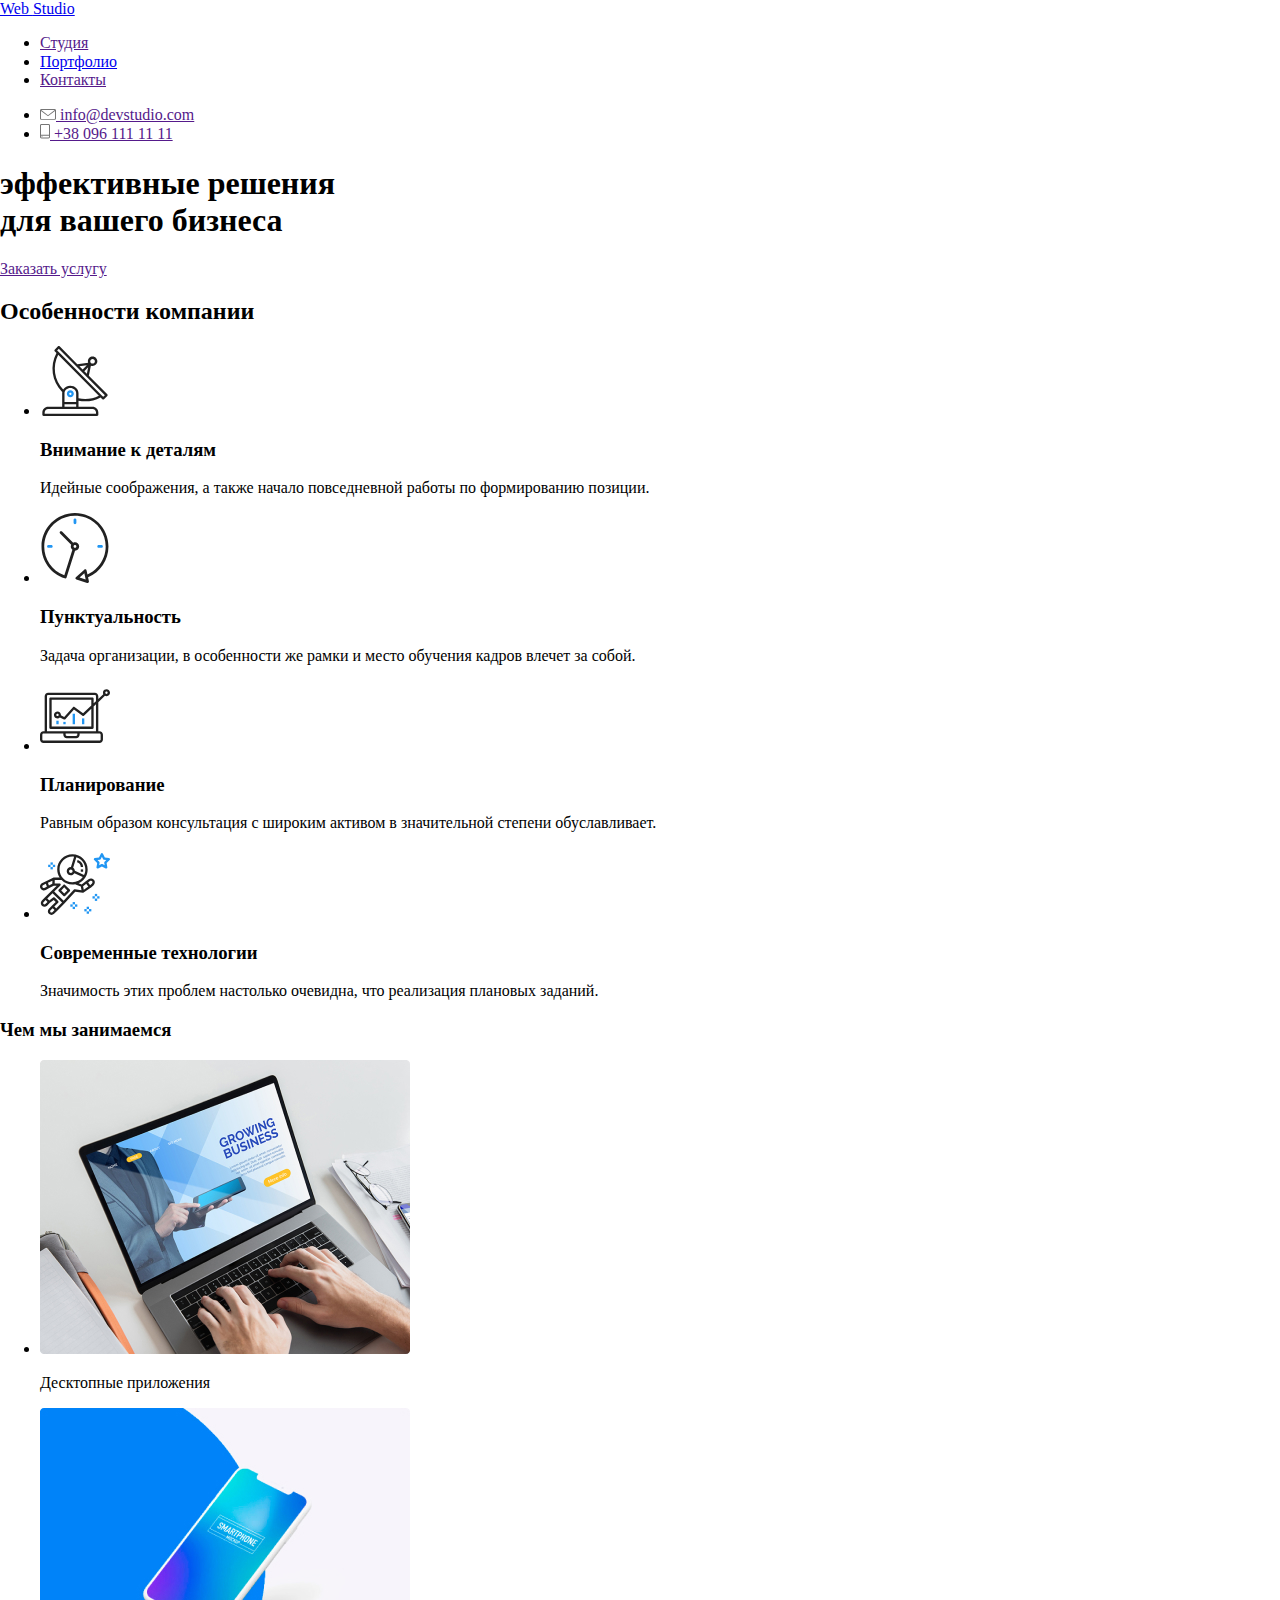
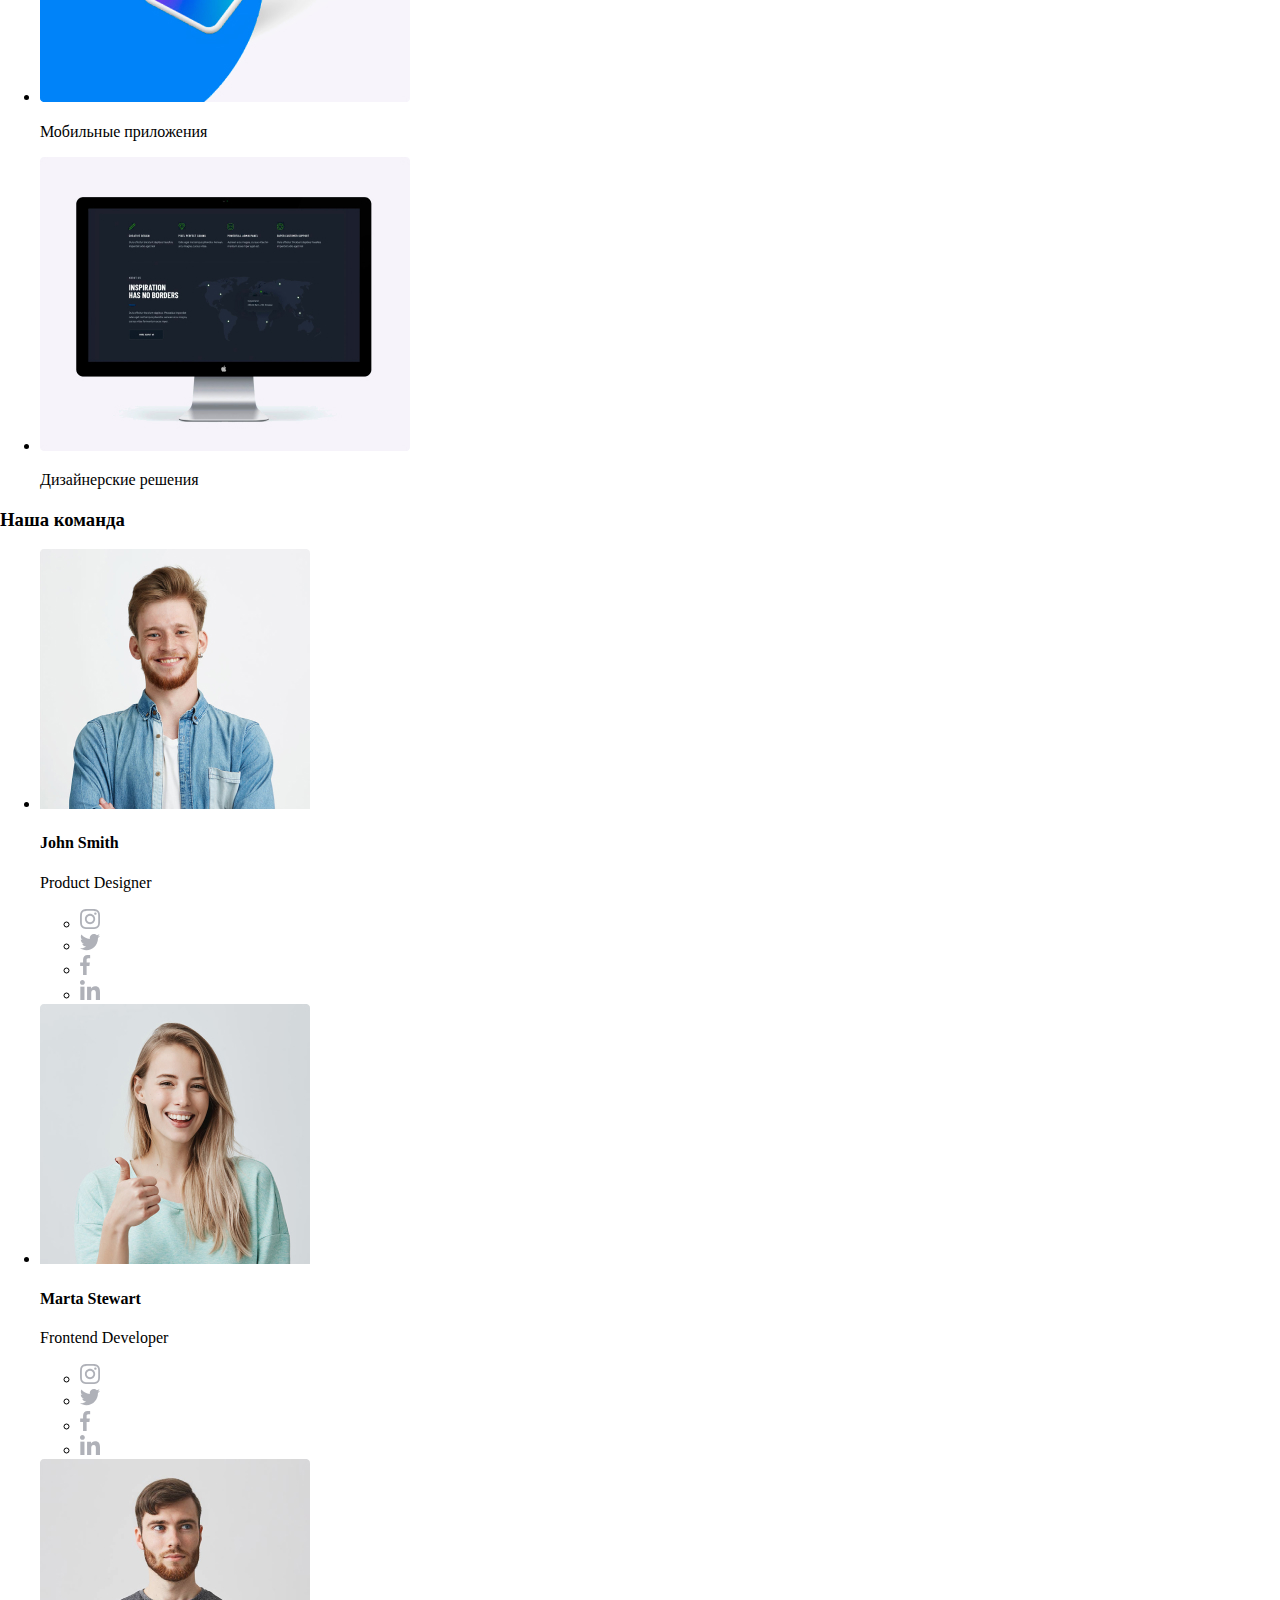
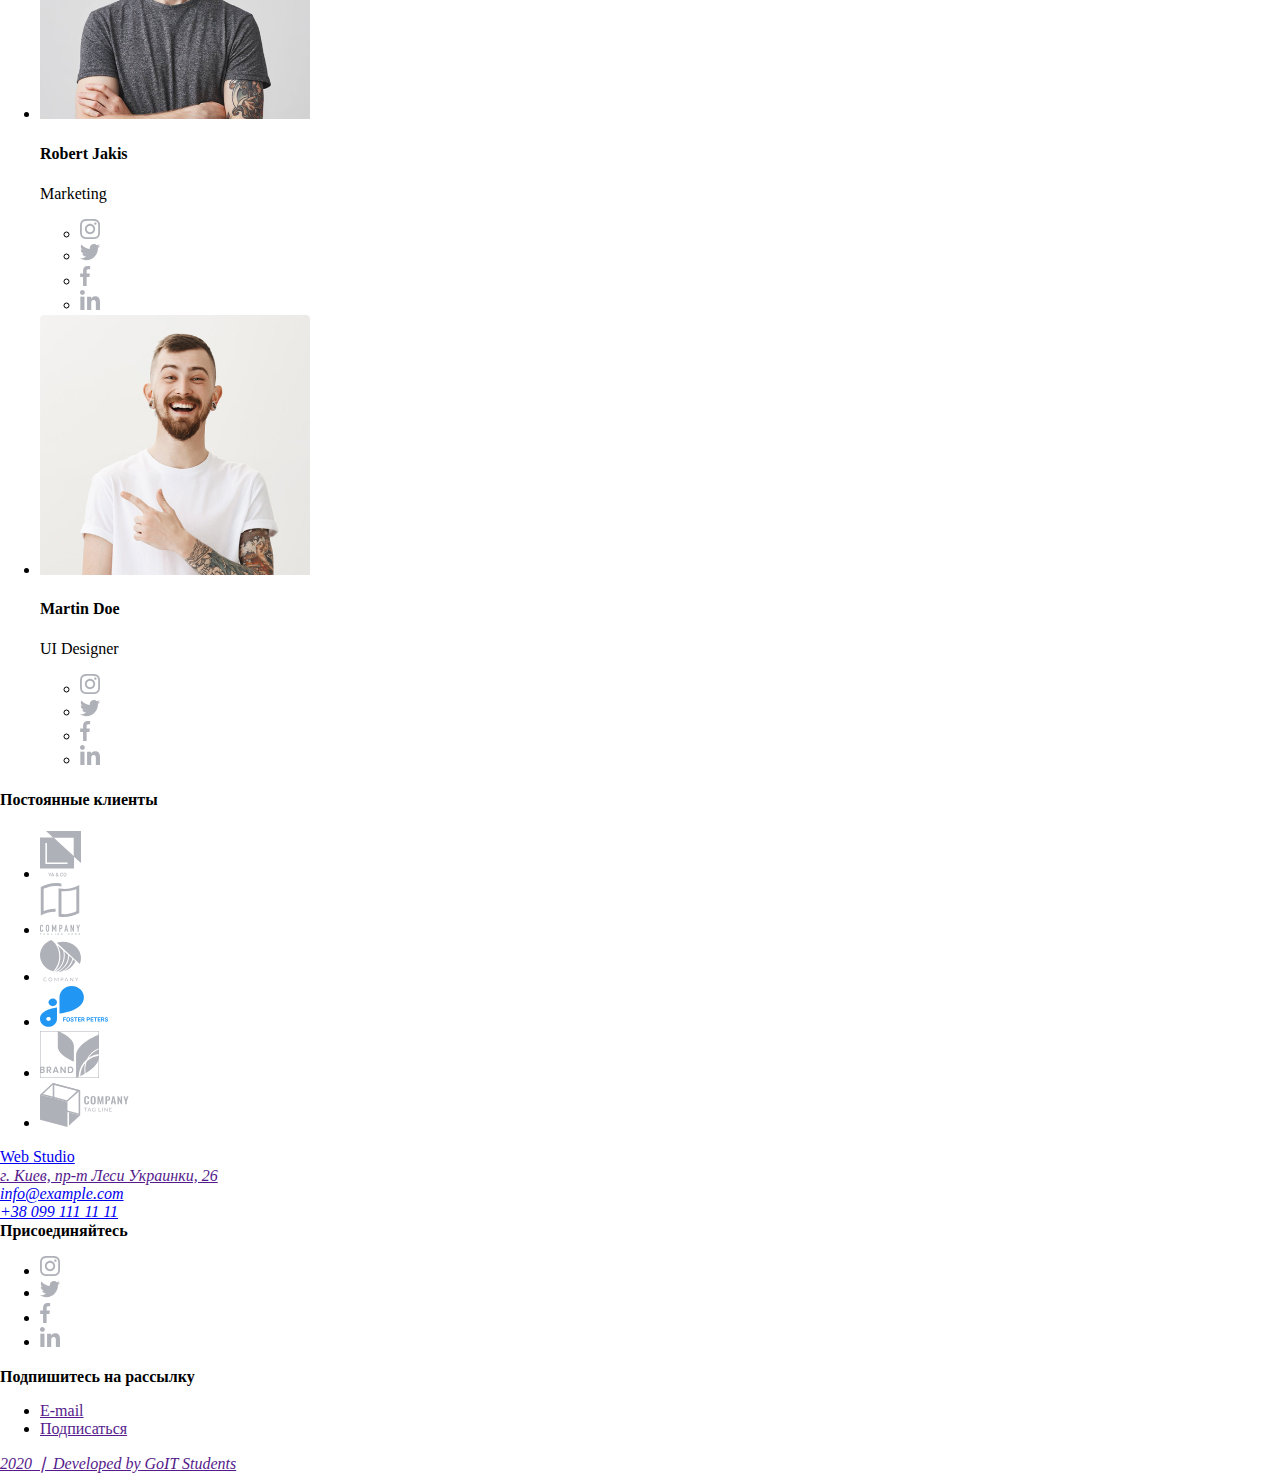
==== index.html @ 905ec566 "разметка классами основная страница" ====
<!DOCTYPE html>
<html lang="ru">
  <head>
    <meta charset="UTF-8" />
    <meta name="viewport" content="width=device-width, initial-scale=1.0" />
    <title>Web_studio</title>
    <link
      href="https://fonts.googleapis.com/css2?family=Raleway:wght@700&family=Roboto:wght@400;500;700;900&display=swap"
      rel="stylesheet"
    />
    <link rel="stylesheet" type="text/css" href="css/normalize.css" />
    <link rel="stylesheet" href="./css/styles.css" />
  </head>
  <body class="page">
    <!-- Шапка сайта -->
    <header>
      <div class="container main-flex">
        <nav class="nav-flex">
          <div class="logo-color">
            <a href="./index.html" class="logo"
              ><span class="logo-title"> Web </span> Studio
            </a>
          </div>
          <ul class="site-nav list">
            <li class="item"><a href="" class="link current">Студия</a></li>
            <li class="item">
              <a href="./portfolio.html" class="link">Портфолио</a>
            </li>
            <li class="item"><a href="" class="link">Контакты</a></li>
          </ul>
        </nav>
        <ul class="aside list">
          <li class="item">
            <a href="" class="link"
              ><img src="./image/email.svg" alt="Конверт" />
              info@devstudio.com</a
            >
          </li>
          <li class="item">
            <a href="" class="link"
              ><img src="./image/smartphone.svg" alt="Телефон" /> +38 096 111 11
              11</a
            >
          </li>
        </ul>
      </div>
    </header>
    <main>
      <!--Главный сектор-->
      <div>
        <section class="hero">
          <h1 class="hero-title">
            эффективные решения <br />для вашего бизнеса
          </h1>
          <a href="" class="button primary">Заказать услугу</a>
        </section>
      </div>
      <!-- Особенности компании-->
      <section class="section">
        <div class="container">
          <h2 class="section-title visually-hidden">Особенности компании</h2>
          <ul class="features list">
            <li class="item">
              <a href="" class="item-icon"
                ><img src="./image/antenna.svg" class="icon" alt="Антенна"
              /></a>
              <h3 class="title">Внимание к деталям</h3>
              <p class="text">
                Идейные соображения, а также начало повседневной работы по
                формированию позиции.
              </p>
            </li>
            <li class="item">
              <a href=""
                ><img src="./image/Сlock.svg" class="icon" alt="Часы"
              /></a>
              <h3 class="title">Пунктуальность</h3>
              <p class="text">
                Задача организации, в особенности же рамки и место обучения
                кадров влечет за собой.
              </p>
            </li>
            <li class="item">
              <a href=""
                ><img src="./image/diagram.svg" class="icon" alt="Диаграмма"
              /></a>
              <h3 class="title">Планирование</h3>
              <p class="text">
                Равным образом консультация с широким активом в значительной
                степени обуславливает.
              </p>
            </li>
            <li class="item">
              <a href=""
                ><img src="./image/astronaut.svg" class="icon" alt="Космонавт"
              /></a>
              <h3 class="title">Современные технологии</h3>
              <p class="text">
                Значимость этих проблем настолько очевидна, что реализация
                плановых заданий.
              </p>
            </li>
          </ul>
        </div>
      </section>
      <!--Чем занимается компания-->
      <section class="box">
        <div class="container">
          <h3 class="title">Чем мы занимаемся</h3>
          <ul class="box-img list">
            <li class="item">
              <a href="" class="box-img img"
                ><img
                  src="./image/img.jpg"
                  alt="Компьютер"
                  width="370"
                  height="294"
              /></a>

              <p class="text">Десктопные приложения</p>
            </li>
            <li class="item">
              <a href="" class="box-img img"
                ><img
                  src="./image/phone.jpg"
                  alt="Смартфон"
                  width="370"
                  height="294"
              /></a>

              <p class="text">Мобильные приложения</p>
            </li>
            <li class="item">
              <a href="" class="box-img img"
                ><img
                  src="./image/monitor.jpg"
                  alt="Монитор"
                  width="370"
                  height="294"
              /></a>
              <p class="text">Дизайнерские решения</p>
            </li>
          </ul>
        </div>
      </section>
      <!--Команда-->
      <section class="section-team">
        <div class="container team">
          <h3 class="title">Наша команда</h3>
          <ul class="teams list">
            <li class="item color">
              <a href="" class="team-img"
                ><img
                  src="./image/foto/John.jpg"
                  alt="Фото John Smith"
                  width="270"
                  height="260"
              /></a>
              <h4 class="subject">John Smith</h4>
              <p class="subtitle">Product Designer</p>
              <ul class="social-nav list">
                <li class="item">
                  <a href="https://www.instagram.com/"
                    ><img
                      src="./image/social_link/instagram.svg"
                      class="socials"
                      alt="Инстаграм"
                  /></a>
                </li>
                <li class="item">
                  <a href="https://twitter.com/" class="social-icon"
                    ><img
                      src="./image/social_link/twitter.svg"
                      class="socials"
                      alt="Твиттер"
                  /></a>
                </li>
                <li class="item">
                  <a href="https://www.facebook.com/"
                    ><img
                      src="./image/social_link/facebook.svg"
                      class="socials"
                      alt="Фейсбук"
                  /></a>
                </li>
                <li class="item">
                  <a href="https://ua.linkedin.com/"
                    ><img
                      src="./image/social_link/linkedin.svg"
                      class="socials"
                      alt="Линкедин"
                  /></a>
                </li>
              </ul>
            </li>
            <li class="item color">
              <a href="" class="team-img"
                ><img
                  src="./image/foto/Marta.jpg"
                  alt="Фото Marta Stewart"
                  width="270"
                  height="260"
              /></a>
              <h4 class="subject">Marta Stewart</h4>
              <p class="subtitle">Frontend Developer</p>
              <ul class="social-nav list">
                <li class="item">
                  <a href="https://www.instagram.com/"
                    ><img
                      src="./image/social_link/instagram.svg"
                      class="socials"
                      alt="Инстаграм"
                  /></a>
                </li>
                <li class="item">
                  <a href="https://twitter.com/"
                    ><img
                      src="./image/social_link/twitter.svg"
                      class="socials"
                      alt="Твиттер"
                  /></a>
                </li>
                <li class="item">
                  <a href="https://www.facebook.com/"
                    ><img
                      src="./image/social_link/facebook.svg"
                      class="socials"
                      alt="Фейсбук"
                  /></a>
                </li>
                <li class="item">
                  <a href="https://ua.linkedin.com/"
                    ><img
                      src="./image/social_link/linkedin.svg"
                      class="socials"
                      alt="Линкедин"
                  /></a>
                </li>
              </ul>
            </li>
            <li class="item color">
              <a href="" class="team-img"
                ><img
                  src="./image/foto/Robert.jpg"
                  alt="Фото Robert Jakis"
                  width="270"
                  height="260"
              /></a>
              <h4 class="subject">Robert Jakis</h4>
              <p class="subtitle">Marketing</p>
              <ul class="social-nav list">
                <li class="item">
                  <a href="https://www.instagram.com/"
                    ><img
                      src="./image/social_link/instagram.svg"
                      class="socials"
                      alt="Инстаграм"
                  /></a>
                </li>
                <li class="item">
                  <a href="https://twitter.com/"
                    ><img
                      src="./image/social_link/twitter.svg"
                      class="socials"
                      alt="Твиттер"
                  /></a>
                </li>
                <li class="item">
                  <a href="https://www.facebook.com/"
                    ><img
                      src="./image/social_link/facebook.svg"
                      class="socials"
                      alt="Фейсбук"
                  /></a>
                </li>
                <li class="item">
                  <a href="https://ua.linkedin.com/"
                    ><img
                      src="./image/social_link/linkedin.svg"
                      class="socials"
                      alt="Линкедин"
                  /></a>
                </li>
              </ul>
            </li>
            <li class="item color">
              <a href="" class="team-img"
                ><img
                  src="./image/foto/Mantin.jpg"
                  alt="Фото Martin Doe"
                  width="270"
                  height="260"
              /></a>
              <h4 class="subject">Martin Doe</h4>
              <p class="subtitle">UI Designer</p>
              <ul class="social-nav list">
                <li class="item">
                  <a href="https://www.instagram.com/"
                    ><img
                      src="./image/social_link/instagram.svg"
                      class="socials"
                      alt="Инстаграм"
                  /></a>
                </li>
                <li class="item">
                  <a href="https://twitter.com/"
                    ><img
                      src="./image/social_link/twitter.svg"
                      class="socials"
                      alt="Твиттер"
                  /></a>
                </li>
                <li class="item">
                  <a href="https://www.facebook.com/"
                    ><img
                      src="./image/social_link/facebook.svg"
                      class="socials"
                      alt="Фейсбук"
                  /></a>
                </li>
                <li class="item">
                  <a href="https://ua.linkedin.com/"
                    ><img
                      src="./image/social_link/linkedin.svg"
                      class="socials"
                      alt="Линкедин"
                  /></a>
                </li>
              </ul>
            </li>
          </ul>
        </div>
      </section>
      <!--Клиенты-->
      <section class="section-client">
        <div class="container client">
          <h4 class="title">Постоянные клиенты</h4>
          <ul class="link list">
            <li class="item">
              <a href="" class="link-icon"
                ><img src="./image/clients/client1.svg" alt="Логотип"
              /></a>
            </li>
            <li class="item">
              <a href="" class="link-icon"
                ><img src="./image/clients/client2.svg" alt="Логотип"
              /></a>
            </li>
            <li class="item">
              <a href="" class="link-icon"
                ><img src="./image/clients/client3.svg" alt="Логотип"
              /></a>
            </li>
            <li class="item">
              <a href="" class="link-icon"
                ><img src="./image/clients/client4.svg" alt="Логотип"
              /></a>
            </li>
            <li class="item">
              <a href="" class="link-icon"
                ><img src="./image/clients/client5.svg" alt="Логотип"
              /></a>
            </li>
            <li class="item">
              <a href="" class="link-icon"
                ><img src="./image/clients/client6.svg" alt="Логотип YA & CO"
              /></a>
            </li>
          </ul>
        </div>
      </section>
    </main>
    <footer>
      <!--Адрес компании-->
      <div class="container-footer">
        <div class="flex-footer">
          <div class="logo">
            <a href="./index.html" class="logo-caption"
              ><span class="logo-title"> Web </span> Studio
            </a>
            <address class="footer-address">
              <a href="" class="address-text"
                >г. Киев, пр-т Леси Украинки, 26</a
              >
              <br />
              <a href="mailto:info@example.com" class="address-mobile"
                >info@example.com
              </a>
              <br />
              <a href="tel:+380991111111" class="address-mobile"
                >+38 099 111 11 11</a
              >
            </address>
          </div>
          <!--Соцсети-->
          <div class="socfooter">
            <b class="socials-title">Присоединяйтесь</b>
            <ul class="social-but list">
              <li class="item">
                <a href="https://www.instagram.com/"
                  ><img
                    src="./image/social_link/instagram.svg"
                    class="socials"
                    alt="Инстаграм"
                /></a>
              </li>
              <li class="item">
                <a href="https://twitter.com/"
                  ><img
                    src="./image/social_link/twitter.svg"
                    class="socials"
                    alt="Твиттер"
                /></a>
              </li>
              <li class="item">
                <a href="https://www.facebook.com/"
                  ><img
                    src="./image/social_link/facebook.svg"
                    class="socials"
                    alt="Фейсбук"
                /></a>
              </li>
              <li class="item">
                <a href="https://ua.linkedin.com/"
                  ><img
                    src="./image/social_link/linkedin.svg"
                    class="socials"
                    alt="Линкедин"
                /></a>
              </li>
            </ul>
          </div>
          <!--Формы-->
          <div class="forms">
            <b class="form-title">Подпишитесь на рассылку</b>
            <ul class="forms-button list">
              <li class="item">
                <a href="" class="button-secondary">E-mail</a>
              </li>
              <li class="item">
                <a href="" class="button-primary">Подписаться</a>
              </li>
            </ul>
          </div>
        </div>
      </div>
      <!--Создатель сайта-->
      <address class="copyright">
        <a href="" class="author">2020 &#10072; Developed by GoIT Students</a>
      </address>
    </footer>
  </body>
</html>
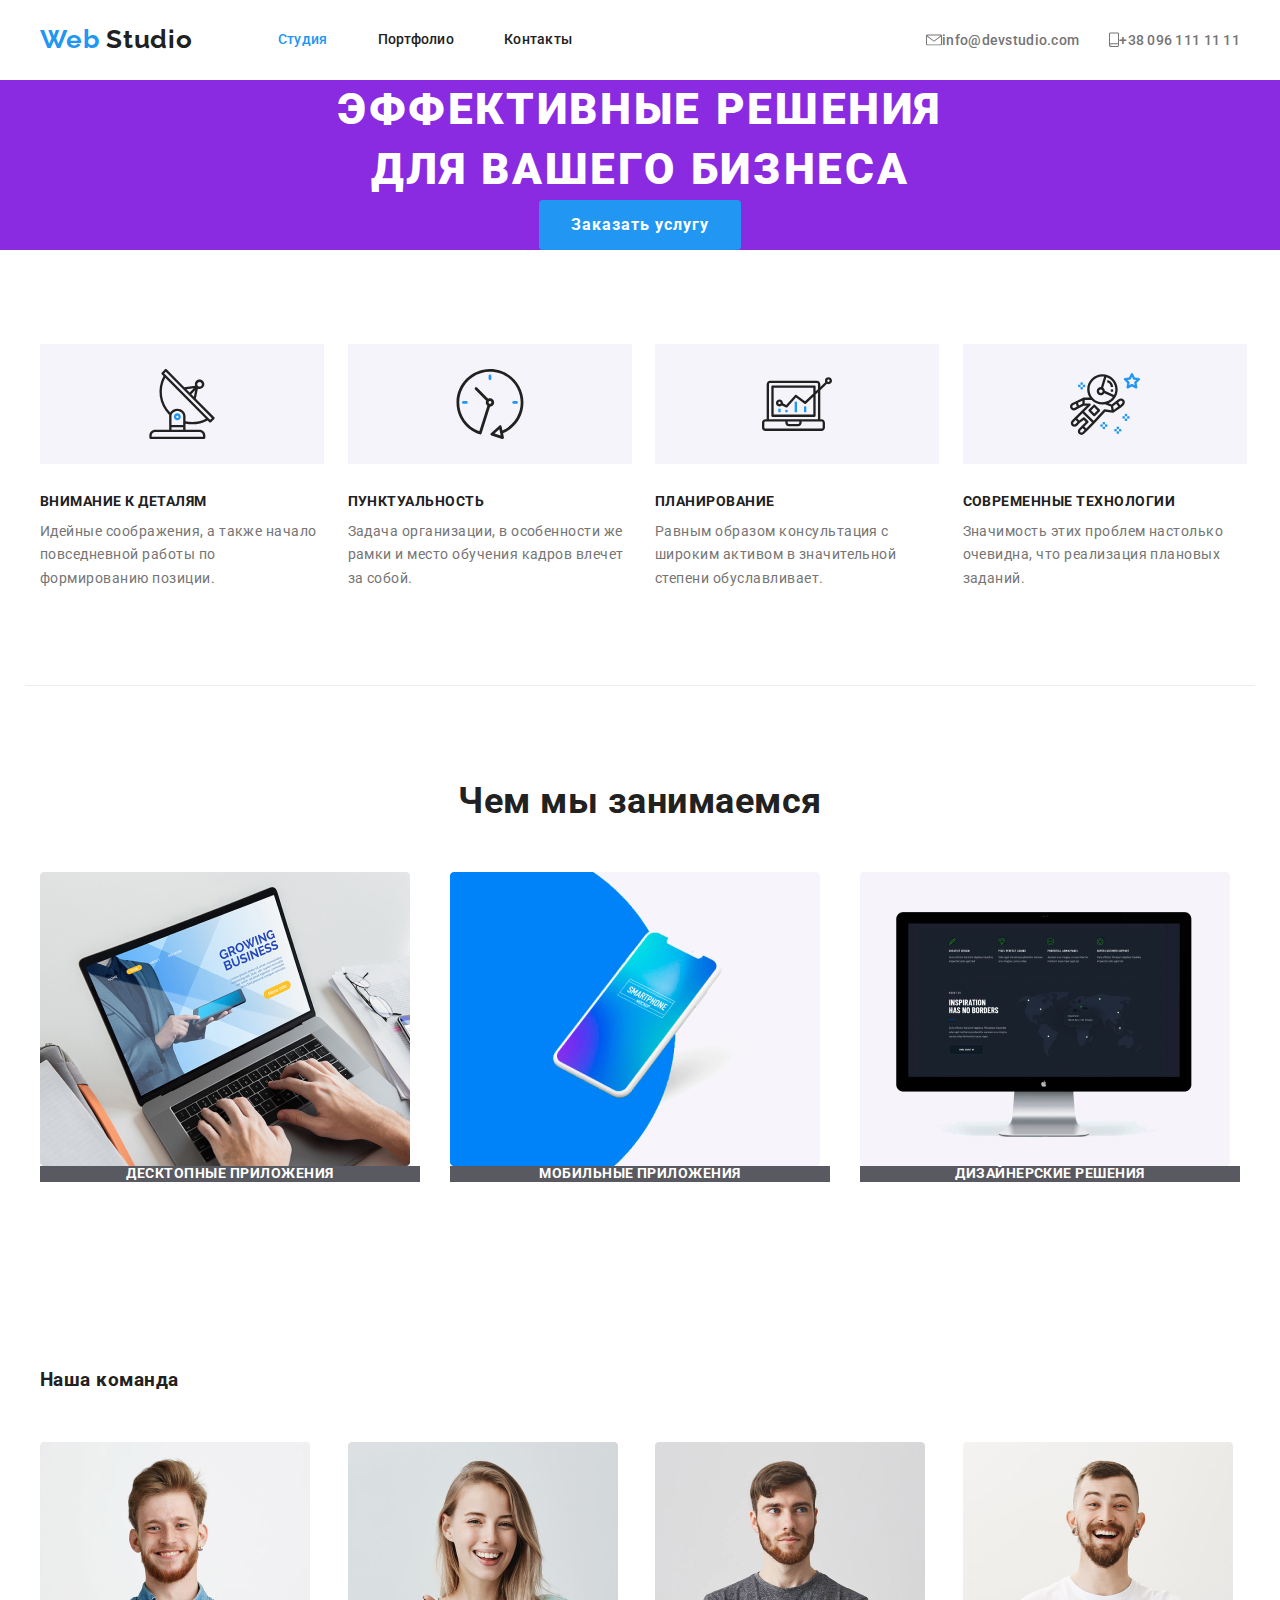
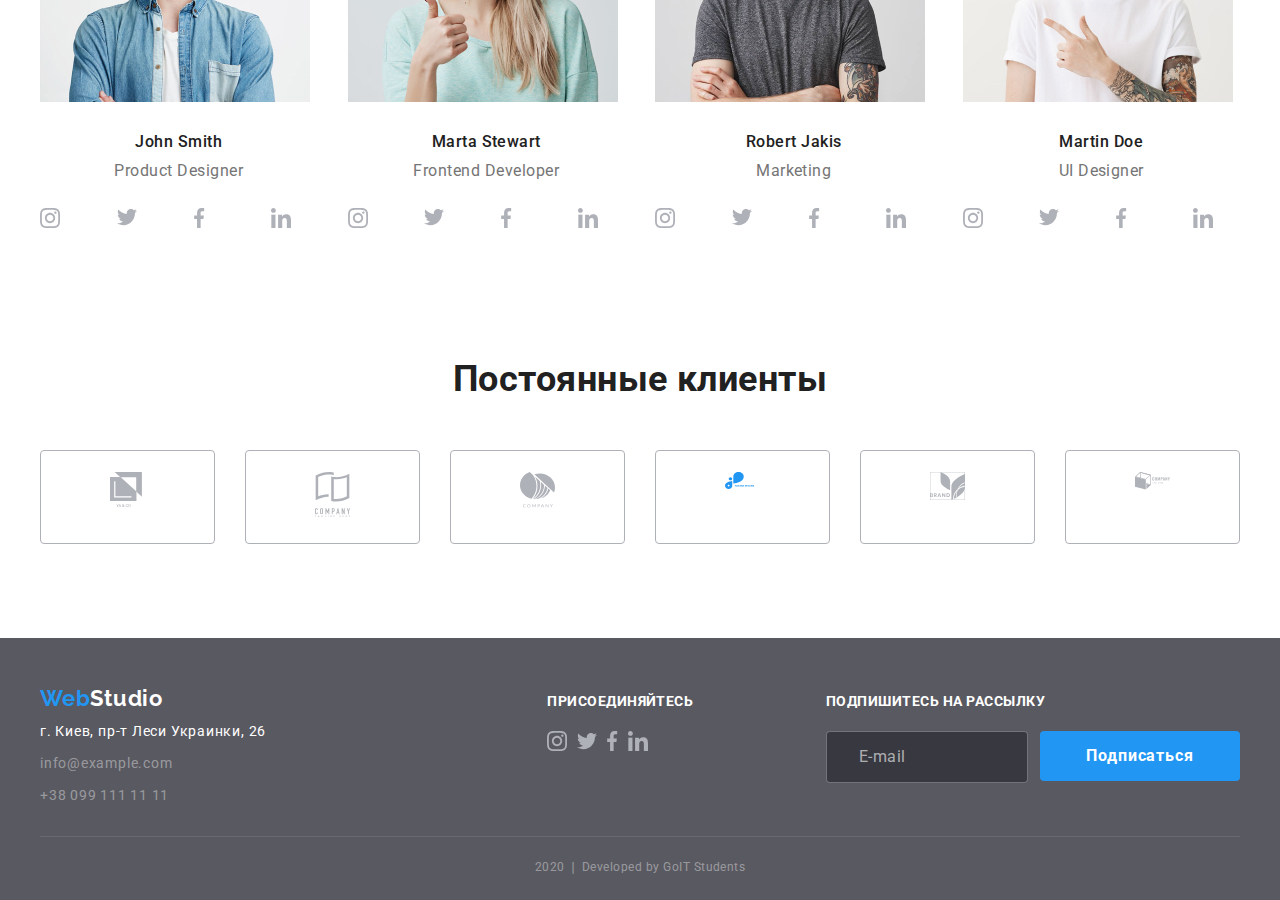
==== commit 43725024: "исправление ошибок" ====
--- a/index.html
+++ b/index.html
@@ -57,7 +57,7 @@
       </div>
       <!-- Особенности компании-->
       <section class="section">
-        <div class="container">
+        <div class="feature_bottom container">
           <h2 class="section-title visually-hidden">Особенности компании</h2>
           <ul class="features list">
             <li class="item">
@@ -149,10 +149,11 @@
           <h3 class="title">Наша команда</h3>
           <ul class="teams list">
             <li class="item color">
-              <a href="" class="team-img"
+              <a href=""
                 ><img
                   src="./image/foto/John.jpg"
                   alt="Фото John Smith"
+                  class="team-img"
                   width="270"
                   height="260"
               /></a>
@@ -194,10 +195,11 @@
               </ul>
             </li>
             <li class="item color">
-              <a href="" class="team-img"
+              <a href=""
                 ><img
                   src="./image/foto/Marta.jpg"
                   alt="Фото Marta Stewart"
+                  class="team-img"
                   width="270"
                   height="260"
               /></a>
@@ -239,10 +241,11 @@
               </ul>
             </li>
             <li class="item color">
-              <a href="" class="team-img"
+              <a href=""
                 ><img
                   src="./image/foto/Robert.jpg"
                   alt="Фото Robert Jakis"
+                  class="team-img"
                   width="270"
                   height="260"
               /></a>
@@ -284,10 +287,11 @@
               </ul>
             </li>
             <li class="item color">
-              <a href="" class="team-img"
+              <a href=""
                 ><img
                   src="./image/foto/Mantin.jpg"
                   alt="Фото Martin Doe"
+                  class="team-img"
                   width="270"
                   height="260"
               /></a>
--- a/css/styles.css
+++ b/css/styles.css
@@ -0,0 +1,674 @@
+/* палитра цветов макета */
+/* цвет главного героя, кнопки color: #ffffff;
+фон кнопки color: #2196f3;
+основной цвет текста color: #212121;
+цвет доп. теста color: #757575;
+текст автора сайта color: rgba(255, 255, 255, 0.4);
+текст адрес футер color: rgba(255, 255, 255, 0.6);
+кнопка деятельности фон background: rgba(47, 48, 58, 0.8);
+фон кнопок особенности background: #f5f4fa;
+footer background: #e5e5e5;
+список портфолио: background: #F5F4FA;*/
+
+:root {
+  --primary-text-color: #212121;
+  --color-link: #2196f3;
+  --hero-text: #ffffff;
+  --text-color: #757575;
+  --text-autor: rgba(255, 255, 255, 0.4);
+  --text-footer: rgba(255, 255, 255, 0.6);
+  --footter-background-color: rgba(47, 48, 58, 0.8);
+  --portfolio-ul-background: #f5f4fa;
+}
+.page {
+  color: var(--primary-text-color);
+  background-color: var(--hero-text);
+  font-family: Roboto, sans-serif;
+  letter-spacing: 0.03em;
+}
+header {
+  background-color: var(--hero-text);
+}
+.list {
+  padding: 0;
+  margin: 0;
+  list-style: none;
+}
+a {
+  text-decoration: none;
+}
+nav {
+  color: var(--primary-text-color);
+  font-weight: 500;
+  font-size: 14px;
+  line-height: 1.14;
+}
+.container {
+  width: 1200px;
+  margin-left: auto;
+  margin-right: auto;
+  padding-left: 15px;
+  padding-right: 15px;
+  background-color: var(--hero-text);
+}
+img {
+  display: block;
+  max-width: 100%;
+  height: auto;
+}
+.item {
+}
+
+/* INDEX CSS*/
+/*header*/
+
+/* logo*/
+.main-flex {
+  display: flex;
+  align-items: center;
+}
+.nav-flex {
+  display: flex;
+}
+
+.logo-color {
+  display: block;
+  margin-top: 24px;
+  margin-bottom: 25px;
+}
+.logo {
+  color: var(--primary-text-color);
+  font-family: Raleway, Arial, Helvetica, sans-serif;
+  font-weight: 700;
+  font-size: 26px;
+  line-height: 1.19;
+  letter-spacing: 0.03em;
+}
+.logo:hover,
+.logo:focus {
+  color: var(--color-link);
+}
+.logo .logo-title {
+  color: var(--color-link);
+}
+
+/*site-nav*/
+.site-nav {
+  display: flex;
+  margin-left: 85px;
+}
+
+.site-nav .item + .item {
+  margin-left: 50px;
+}
+
+.site-nav .link {
+  display: block;
+  padding-top: 32px;
+  padding-bottom: 32px;
+
+  color: var(--primary-text-color);
+  font-weight: 500;
+  font-size: 14px;
+  line-height: 1.14;
+  letter-spacing: 0.02em;
+}
+.site-nav .link:hover,
+.site-nav .link:focus {
+  color: var(--color-link);
+}
+.site-nav .link.current {
+  color: var(--color-link);
+}
+
+/*aside*/
+.aside {
+  display: flex;
+  padding: 0;
+  margin: 0;
+  margin-left: auto;
+  align-items: center;
+}
+.aside .item {
+  margin-left: 30px;
+}
+.aside .item:first-child {
+  margin-left: 0;
+}
+
+.aside .link {
+  padding-top: 32px;
+  padding-bottom: 32px;
+
+  color: var(--text-color);
+  font-weight: 500;
+  font-size: 14px;
+  line-height: 16px;
+  letter-spacing: 0.02em;
+}
+.aside .link:hover,
+.aside .link:focus {
+  color: var(--color-link);
+}
+
+/*main*/
+
+/*hero*/
+.hero {
+  background-color: blueviolet;
+  color: var(--hero-text);
+  text-align: center;
+}
+.hero-title {
+  margin-top: 0;
+  margin-bottom: 0;
+
+  font-weight: 900;
+  font-size: 44px;
+  line-height: 1.36;
+  letter-spacing: 0.06em;
+  text-transform: uppercase;
+}
+
+.hero .button {
+  background-color: var(--text-color);
+}
+.button.primary {
+  display: inline-block;
+  border-radius: 4px;
+  padding-top: 10px;
+  padding-left: 32px;
+  padding-bottom: 10px;
+  padding-right: 32px;
+  min-width: 136px;
+
+  color: var(--hero-text);
+  background-color: var(--color-link);
+  letter-spacing: 0.06em;
+  font-weight: 700;
+  font-size: 16px;
+  line-height: 1.87;
+  align-items: center;
+  text-align: center;
+}
+.button.secondary {
+  color: var(--text-footer);
+  background-color: var(--footter-background-color);
+  font-size: 16px;
+  line-height: 1.87;
+}
+.button:hover,
+.button.focus {
+  color: red;
+}
+
+/*section*/
+.section {
+  background-color: var(--hero-text);
+  padding-top: 94px;
+}
+.section-title {
+  margin-top: 0;
+}
+.section .title {
+  color: var(--primary-text-color);
+  font-weight: 700;
+  font-size: 14px;
+  line-height: 1.14;
+  text-transform: uppercase;
+}
+/* .section .text {
+  color: var(--hero-text);
+} */
+.subtitle {
+  color: var(--text-color);
+  font-size: 16px;
+  line-height: 1.19;
+}
+.features .icon:hover,
+.features .icon:focus {
+  background-color: var(--color-link);
+}
+.feature_bottom {
+  padding-bottom: 94px;
+  border-bottom: 1px solid #ececec;
+}
+.features {
+  display: flex;
+  flex-wrap: wrap;
+}
+.features .item {
+  width: calc((100% - 90px) / 4);
+  margin-right: 30px;
+}
+.features .item:nth-child(4n) {
+  margin-right: 0;
+}
+.features .icon {
+  padding-top: 25px;
+  padding-left: 107px;
+  padding-bottom: 25px;
+  padding-right: 107px;
+  background-color: var(--portfolio-ul-background);
+}
+.features .title {
+  margin-top: 30px;
+  margin-bottom: 0;
+}
+.features p {
+  margin-top: 10px;
+  margin-bottom: 0;
+  color: var(--text-color);
+  font-size: 14px;
+  line-height: 1.71;
+}
+
+/*box*/
+.box {
+  background-color: var(--hero-text);
+  padding-bottom: 94px;
+  padding-top: 94px;
+}
+
+.box .box-img {
+  display: flex;
+  flex-wrap: wrap;
+}
+.box-img .item {
+  width: calc((100% - 60px) / 3);
+  margin-right: 30px;
+}
+.box-img .item:nth-child(3n) {
+  margin-right: 0;
+}
+
+.box-img .img {
+  display: block;
+  margin: 0;
+  padding: 0;
+}
+.box .title {
+  margin: 0;
+  padding: 0;
+  margin-bottom: 50px;
+  font-weight: 700;
+  font-size: 36px;
+  line-height: 42px;
+  text-align: center;
+}
+.box .text {
+  margin: 0;
+  padding: 0;
+  color: var(--hero-text);
+  font-weight: 700;
+  font-size: 14px;
+  line-height: 1.14;
+  text-align: center;
+  text-transform: uppercase;
+  background: rgba(47, 48, 58, 0.8);
+}
+
+/*section-team*/
+.section-team {
+  background-color: var(--portfolio-ul-backgroundburlywood);
+  padding-top: 94px;
+}
+.section-team .title {
+  margin: 0;
+  padding: 0;
+  margin-bottom: 50px;
+}
+.team {
+  background-color: var(--portfolio-ul-backgroundburlywood);
+}
+.teams {
+  display: flex;
+  text-align: center;
+
+  border-radius: 4px;
+}
+.team-img {
+  margin-bottom: 30px;
+}
+
+.teams .item {
+  width: calc((100% - 90px) / 4);
+  margin-right: 30px;
+}
+.teams .item:nth-child(4n) {
+  margin-right: 0;
+}
+.teams .color {
+  background-color: #ffffff;
+  padding-bottom: 36px;
+}
+
+.subject {
+  display: block;
+  margin: 0;
+  padding: 0;
+  margin-bottom: 10px;
+  color: var(--primary-text-color);
+  font-weight: 500;
+  font-size: 16px;
+  line-height: 1.19;
+}
+.subject:hover {
+  color: var(--color-link);
+}
+.subtitle {
+  margin: 0;
+  padding: 0;
+  margin-bottom: 28px;
+}
+.social-nav {
+  display: flex;
+  flex-wrap: wrap;
+  justify-content: center;
+}
+
+.socials {
+  margin: 0;
+  padding: 0;
+}
+
+.socials:hover,
+.socials:focus {
+  background-color: var(--color-link);
+}
+
+/*section-client*/
+.section-client {
+  background-color: var(--hero-text);
+}
+.client {
+  padding-top: 94px;
+  padding-bottom: 94px;
+}
+
+.link {
+  display: flex;
+  flex-wrap: wrap;
+  justify-content: center;
+}
+
+.link .item {
+  display: inline-block;
+  padding-top: 21px;
+  padding-right: 69px;
+  padding-bottom: 21px;
+  padding-left: 69px;
+
+  border: 1px solid #afb1b8;
+  box-sizing: border-box;
+  border-radius: 4px;
+  width: calc((100% - 150px) / 6);
+  margin-right: 30px;
+}
+
+.link .item:nth-child(6n) {
+  margin-right: 0;
+}
+.section-client .title {
+  margin: 0;
+  padding: 0;
+  margin-bottom: 50px;
+  font-weight: 700;
+  font-size: 36px;
+  line-height: 1.17;
+  text-align: center;
+}
+
+.link-icon {
+  display: inline-block;
+  margin: 0;
+  padding: 0;
+}
+/*footer*/
+footer {
+  background-color: var(--footter-background-color);
+  color: var(--hero-text);
+  padding-top: 48px;
+}
+.container-footer {
+  width: 1200px;
+  margin-left: auto;
+  margin-right: auto;
+  padding-right: 15px;
+  padding-left: 15px;
+}
+.flex-footer {
+  display: flex;
+  align-items: baseline;
+  padding-bottom: 28px;
+  border-bottom: 1px solid rgba(255, 255, 255, 0.1);
+}
+
+.logo-caption .logo-title {
+  color: var(--color-link);
+}
+.logo-caption {
+  display: flex;
+
+  color: var(--hero-text);
+  font-family: Raleway, sans-serif;
+  font-weight: 700;
+  font-size: 22px;
+  line-height: 1.18;
+}
+.logo-caption:hover,
+.logo-caption:focus {
+  color: var(--color-link);
+}
+
+/*address*/
+address {
+  font-style: normal;
+}
+
+.footer-address {
+  font-family: Roboto, sans-serif;
+  letter-spacing: 0.03em;
+  font-style: normal;
+  font-weight: 400;
+}
+
+.address-text {
+  color: var(--hero-text);
+  font-size: 14px;
+  line-height: 1.71;
+}
+.address-text:hover,
+.address-text:focus {
+  color: var(--color-link);
+}
+.address-mobile {
+  color: var(--text-autor);
+  font-style: normal;
+  font-size: 14px;
+  line-height: 1.71;
+}
+.address-mobile:hover,
+.address-mobile:focus {
+  color: var(--color-link);
+}
+
+.socfooter {
+  margin-left: 281px;
+}
+.social-but {
+  display: flex;
+  flex-wrap: wrap;
+  margin-top: 21px;
+  align-items: center;
+}
+
+.social-but .item {
+  display: inline-block;
+  margin-right: 10px;
+}
+.socials-title {
+  font-size: 14px;
+  line-height: 1.14;
+  text-transform: uppercase;
+}
+/* forms */
+.forms {
+  margin-left: auto;
+}
+.forms-button {
+  display: flex;
+  margin-top: 21px;
+}
+.forms-button .item {
+  display: inline-block;
+}
+.form-title {
+  font-size: 14px;
+  line-height: 1.14;
+  text-transform: uppercase;
+}
+forms > p {
+  display: block;
+}
+.button-primary {
+  display: inline-block;
+  align-items: center;
+  text-align: center;
+  border-radius: 4px;
+  margin-left: 12px;
+  padding-top: 10px;
+  padding-left: 32px;
+  padding-bottom: 10px;
+  padding-right: 32px;
+  min-width: 136px;
+
+  color: var(--hero-text);
+  background-color: var(--color-link);
+  letter-spacing: 0.06em;
+  font-weight: 700;
+  font-size: 16px;
+  line-height: 1.87;
+}
+.button-secondary {
+  display: inline-block;
+  align-items: center;
+  border: 1px solid rgba(255, 255, 255, 0.3);
+  border-radius: 4px;
+  padding-top: 10px;
+  padding-left: 32px;
+  padding-bottom: 10px;
+  padding-right: 32px;
+  min-width: 136px;
+
+  color: var(--text-footer);
+  background-color: var(--footter-background-color);
+  font-size: 16px;
+  line-height: 1.87;
+}
+
+/*владелец сайта*/
+.copyright {
+  text-align: center;
+}
+.author {
+  display: inline-block;
+  padding-top: 18px;
+  padding-bottom: 21px;
+  color: var(--text-autor);
+  font-size: 12px;
+  line-height: 2;
+}
+.author:hover,
+.author:focus {
+  color: var(--color-link);
+}
+
+/*PORTFOLIO CSS*/
+
+/*nav*/
+.filter-nav {
+  padding-top: 100px;
+  padding-bottom: 50px;
+}
+.filter {
+  font-weight: 500;
+  font-size: 16px;
+  line-height: 1.62;
+  text-align: center;
+  border-radius: 4px;
+}
+.filter .button {
+  color: var(--primary-text-color);
+  background-color: var(--portfolio-ul-background);
+}
+.filter-text:hover,
+.filter-text:focus {
+  color: var(--hero-text);
+  background-color: var(--color-link);
+}
+.work .title {
+  margin: 0;
+  padding: 0;
+}
+.visually-hidden {
+  position: absolute;
+  clip: rect(0 0 0 0);
+  width: 1px;
+  height: 1px;
+  margin: -1px;
+}
+.card-content:not(:nth-last-child(-n + 3)) {
+  margin-bottom: 30px;
+}
+
+.card-content:not(:nth-child(3n)) {
+  margin-right: 30px;
+}
+.cards .item {
+  width: 370px;
+}
+
+.cards {
+  display: flex;
+  flex-wrap: wrap;
+  border-top-left-radius: 5px;
+  border-top-right-radius: 5px;
+  overflow: hidden;
+  padding-bottom: 94px;
+}
+.card-content {
+  width: calc((100% - 60px) / 3);
+  margin-right: 30px;
+  background: #ffffff;
+  text-decoration: none;
+  padding-bottom: 20px;
+}
+.card-content:nth-child(3n) {
+  margin-right: 0;
+}
+.portfolio-content {
+  padding: 0px 24px 0px 24px;
+  border-right: 1px solid #eeeeee;
+  border-bottom: 1px solid #eeeeee;
+  border-left: 1px solid #eeeeee;
+  border-bottom-right-radius: 5px;
+  border-bottom-left-radius: 5px;
+}
+.cards .title {
+  color: var(--primary-text-color);
+  font-weight: 700;
+  font-size: 18px;
+  line-height: 2;
+  letter-spacing: 0.06em;
+}
+.portfolio-elements {
+  border-top-right-radius: 5px;
+  border-top-left-radius: 5px;
+  overflow: hidden;
+}
+.project .subtitle {
+  color: var(--text-color);
+  font-size: 16px;
+  line-height: 1.87;
+}
